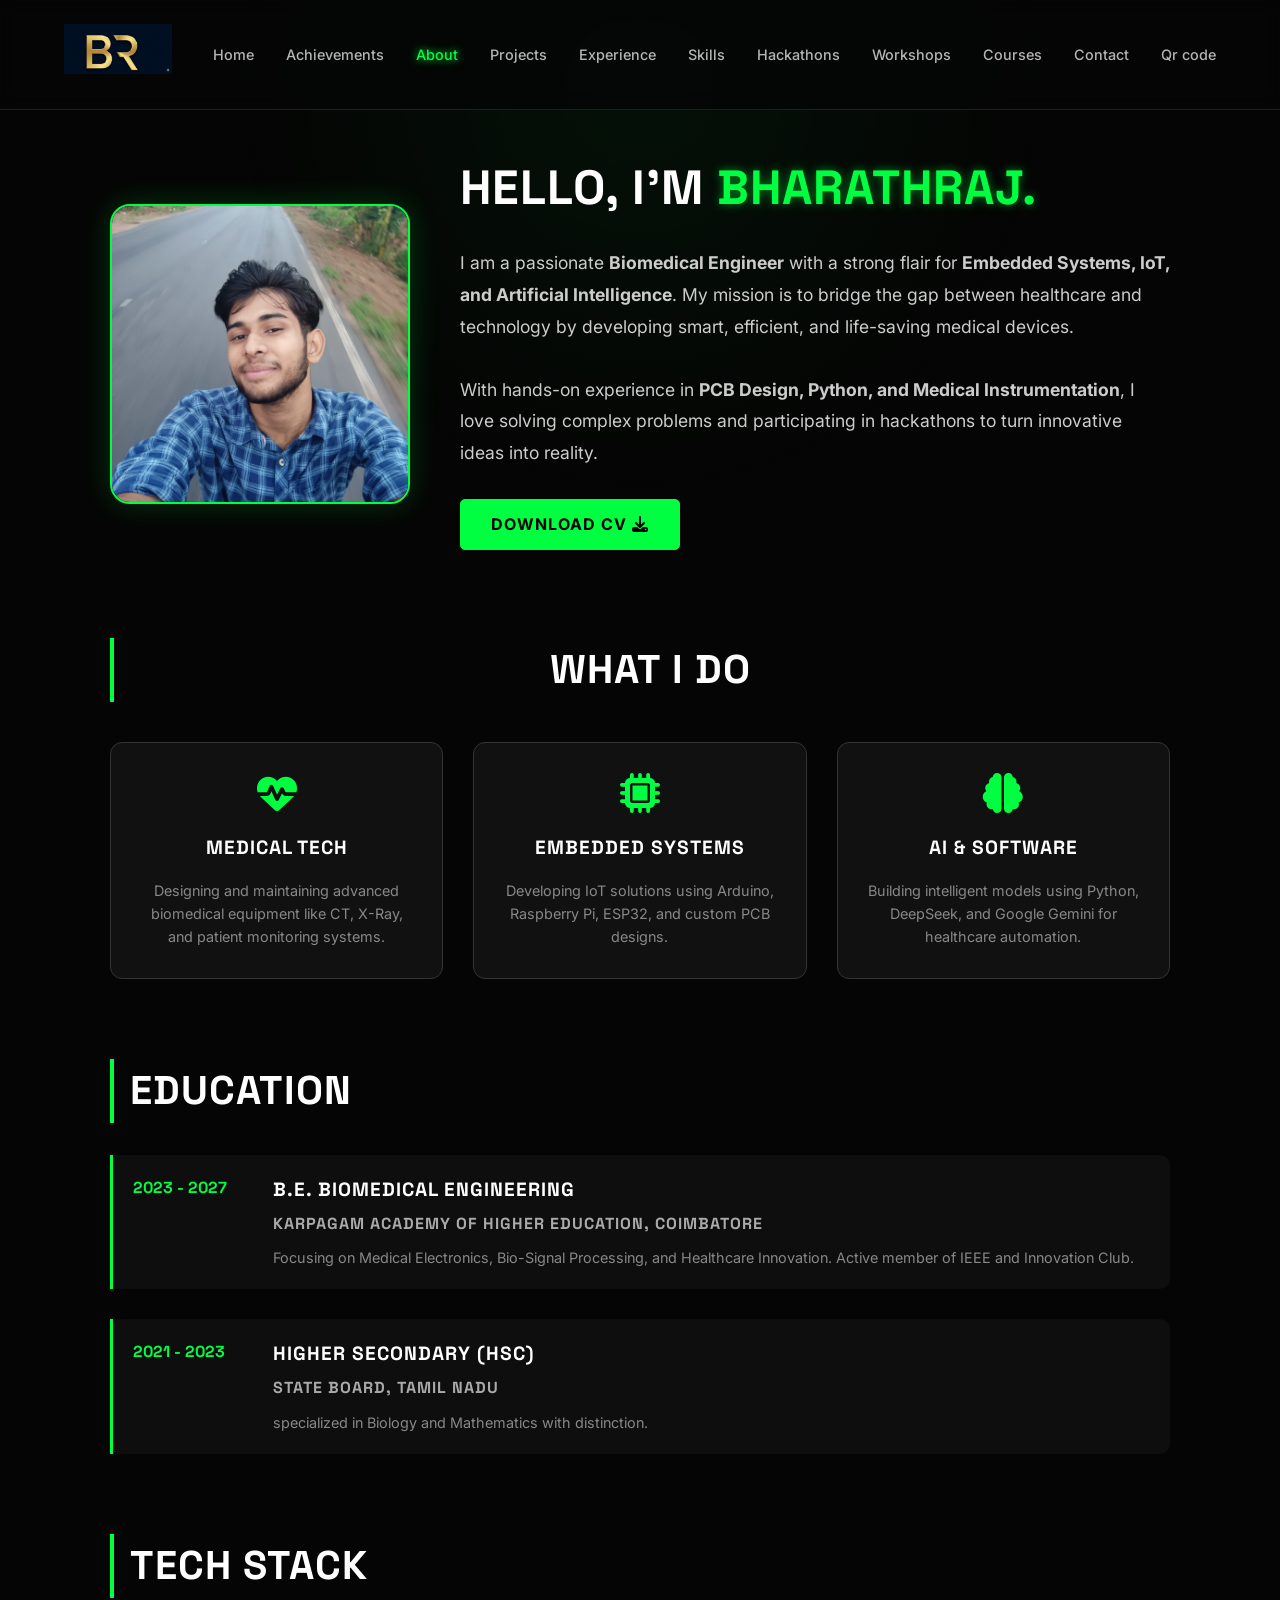
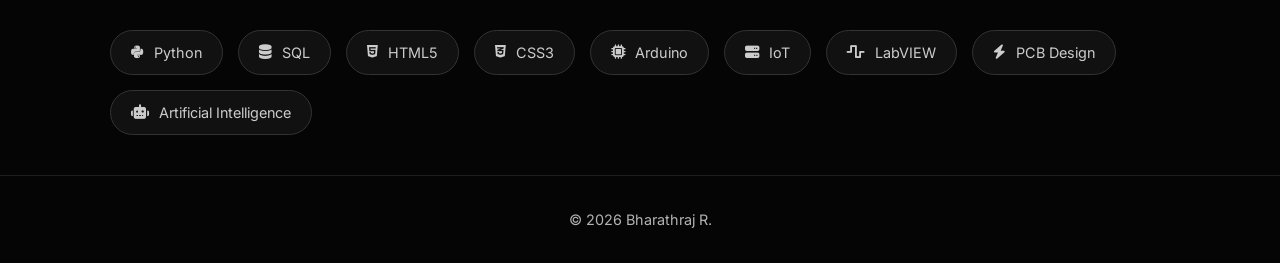
==== about.html @ 54258879 "Add files via upload" ====
<!DOCTYPE html>
<html lang="en">
<head>
    <meta charset="UTF-8">
    <meta name="viewport" content="width=device-width, initial-scale=1.0">
    <title>About | Bharathraj R</title>
    <link rel="stylesheet" href="css/style.css">
    <link href="https://fonts.googleapis.com/css2?family=Inter:wght@300;400;600&family=Space+Grotesk:wght@500;700&display=swap" rel="stylesheet">
    <link rel="stylesheet" href="https://cdnjs.cloudflare.com/ajax/libs/font-awesome/6.4.0/css/all.min.css">
    
    <style>
        /* --- LAYOUT & SPACING --- */
        .container { max-width: 1100px; margin: 0 auto; padding: 40px 20px; }
        
        /* --- HERO SECTION --- */
        .about-hero {
            display: flex;
            align-items: center;
            gap: 50px;
            margin-bottom: 80px;
        }
        
        .hero-img {
            width: 300px;
            height: 300px;
            border-radius: 20px;
            object-fit: cover;
            border: 2px solid var(--neon-green);
            box-shadow: 0 0 30px rgba(0, 255, 65, 0.2);
            transition: 0.3s;
        }
        
        .hero-img:hover { transform: scale(1.02); }

        .hero-text h1 { font-size: 3rem; margin-bottom: 20px; }
        .hero-text p { color: #ccc; line-height: 1.8; font-size: 1.1rem; margin-bottom: 30px; }

        /* --- INFO CARDS --- */
        .info-grid {
            display: grid;
            grid-template-columns: repeat(auto-fit, minmax(250px, 1fr));
            gap: 30px;
            margin-bottom: 80px;
        }

        .info-card {
            background: rgba(255, 255, 255, 0.05);
            padding: 30px;
            border-radius: 12px;
            border: 1px solid #333;
            text-align: center;
            transition: 0.3s;
        }

        .info-card:hover {
            border-color: var(--neon-green);
            transform: translateY(-10px);
            background: rgba(0, 255, 65, 0.05);
        }

        .info-card i { font-size: 2.5rem; color: var(--neon-green); margin-bottom: 20px; }
        .info-card h3 { font-size: 1.2rem; margin-bottom: 15px; }
        .info-card p { color: #888; font-size: 0.9rem; line-height: 1.6; }

        /* --- EDUCATION TIMELINE --- */
        .timeline-section { margin-bottom: 80px; }
        
        .edu-item {
            display: flex;
            gap: 20px;
            margin-bottom: 30px;
            padding: 20px;
            background: rgba(20, 20, 20, 0.6);
            border-left: 3px solid var(--neon-green);
            border-radius: 0 10px 10px 0;
        }

        .edu-date {
            min-width: 120px;
            font-weight: bold;
            color: var(--neon-green);
            font-family: 'Space Grotesk', sans-serif;
        }

        .edu-content h3 { font-size: 1.2rem; margin-bottom: 5px; }
        .edu-content h4 { font-size: 1rem; color: #aaa; margin-bottom: 10px; }
        .edu-content p { color: #888; font-size: 0.9rem; }

        /* --- TECH STACK BADGES --- */
        .skills-wrapper {
            display: flex;
            flex-wrap: wrap;
            gap: 15px;
            margin-top: 20px;
        }

        .skill-badge {
            background: #111;
            border: 1px solid #333;
            padding: 10px 20px;
            border-radius: 50px;
            color: #ccc;
            font-size: 0.9rem;
            display: flex;
            align-items: center;
            gap: 10px;
            transition: 0.3s;
        }

        .skill-badge:hover {
            border-color: var(--neon-green);
            color: white;
            box-shadow: 0 0 15px rgba(0, 255, 65, 0.2);
        }

        /* Responsive */
        @media (max-width: 768px) {
            .about-hero { flex-direction: column; text-align: center; }
            .hero-img { width: 100%; max-width: 300px; }
            .edu-item { flex-direction: column; gap: 10px; }
        }
    </style>
</head>
<body>
    <nav>
        <a href="index.html" class="logo">
            <img src="images/Gemini_Generated_Image_2h5lo2h5lo2h5lo2.png" alt="BR Logo" class="logo-img" style="height: 50px; width: auto;">
        </a>
        <ul class="nav-links">
            <li><a href="index.html">Home</a></li>
            <li><a href="achievements.html">Achievements</a></li>
            <li><a href="about.html" class="active">About</a></li>
            <li><a href="projects.html">Projects</a></li>
            <li><a href="experience.html">Experience</a></li>
            <li><a href="skills.html">Skills</a></li>
            <li><a href="hackathons.html">Hackathons</a></li>
            <li><a href="workshops.html">Workshops</a></li>
            <li><a href="certifications.html">Courses</a></li>
            <li><a href="contact.html">Contact</a></li>
              <li><a href="card.html">Qr code</a></li>
        </ul>
    </nav>

    <div class="container fade-in">
        
        <section class="about-hero">
            <img src="images/profile .jpeg" alt="Bharathraj R" class="hero-img">
            <div class="hero-text">
                <h1>Hello, I'm <span class="neon-text">Bharathraj.</span></h1>
                <p>
                    I am a passionate <b>Biomedical Engineer</b> with a strong flair for <b>Embedded Systems, IoT, and Artificial Intelligence</b>. 
                    My mission is to bridge the gap between healthcare and technology by developing smart, efficient, and life-saving medical devices.
                    <br><br>
                    With hands-on experience in <b>PCB Design, Python, and Medical Instrumentation</b>, I love solving complex problems and participating in hackathons to turn innovative ideas into reality.
                </p>
                
                <a href="https://drive.google.com/file/d/1vhd7Hri_uPt32fgH3p04tY4xLObWA3Mw/view?usp=sharing"  target="_blank" class="btn" style="display:inline-block; padding: 12px 30px; background:var(--neon-green); color:black; font-weight:bold; border-radius:5px; text-decoration:none;">Download CV <i class="fas fa-download"></i></a>
            </div>
        </section>

        <h2 class="section-title text-center" style="text-align:center; margin-bottom:40px;">What I Do</h2>
        <div class="info-grid">
            <div class="info-card">
                <i class="fas fa-heartbeat"></i>
                <h3>Medical Tech</h3>
                <p>Designing and maintaining advanced biomedical equipment like CT, X-Ray, and patient monitoring systems.</p>
            </div>
            <div class="info-card">
                <i class="fas fa-microchip"></i>
                <h3>Embedded Systems</h3>
                <p>Developing IoT solutions using Arduino, Raspberry Pi, ESP32, and custom PCB designs.</p>
            </div>
            <div class="info-card">
                <i class="fas fa-brain"></i>
                <h3>AI & Software</h3>
                <p>Building intelligent models using Python, DeepSeek, and Google Gemini for healthcare automation.</p>
            </div>
        </div>

        <h2 class="section-title">Education</h2>
        <div class="timeline-section">
            
            <div class="edu-item">
                <div class="edu-date">2023 - 2027</div>
                <div class="edu-content">
                    <h3>B.E. Biomedical Engineering</h3>
                    <h4>Karpagam Academy of Higher Education, Coimbatore</h4>
                    <p>Focusing on Medical Electronics, Bio-Signal Processing, and Healthcare Innovation. Active member of IEEE and Innovation Club.</p>
                </div>
            </div>

            <div class="edu-item">
                <div class="edu-date">2021 - 2023</div>
                <div class="edu-content">
                    <h3>Higher Secondary (HSC)</h3>
                    <h4>State Board, Tamil Nadu</h4>
                    <p>specialized in Biology and Mathematics with distinction.</p>
                </div>
            </div>

        </div>

        <h2 class="section-title">Tech Stack</h2>
        <div class="skills-wrapper">
            <div class="skill-badge"><i class="fab fa-python"></i> Python</div>
            <div class="skill-badge"><i class="fas fa-database"></i> SQL</div>
            <div class="skill-badge"><i class="fab fa-html5"></i> HTML5</div>
            <div class="skill-badge"><i class="fab fa-css3-alt"></i> CSS3</div>
            <div class="skill-badge"><i class="fas fa-microchip"></i> Arduino</div>
            <div class="skill-badge"><i class="fas fa-server"></i> IoT</div>
            <div class="skill-badge"><i class="fas fa-wave-square"></i> LabVIEW</div>
            <div class="skill-badge"><i class="fas fa-bolt"></i> PCB Design</div>
            <div class="skill-badge"><i class="fas fa-robot"></i> Artificial Intelligence</div>
        </div>

    </div>

    <footer><p>&copy; 2026 Bharathraj R.</p></footer>
    <script src="js/script.js"></script>
</body>
</html>
---- css/style.css ----
/* --- CINEMATIC THEME VARIABLES --- */
:root {
    --bg-color: #050505;
    --card-bg: rgba(20, 20, 20, 0.6);
    --neon-green: #00ff41;
    --text-white: #ffffff;
    --text-muted: #b3b3b3;
    --glass-border: 1px solid rgba(255, 255, 255, 0.1);
    --glow: 0 0 15px rgba(0, 255, 65, 0.4);
    --font-heading: 'Space Grotesk', sans-serif;
    --font-body: 'Inter', sans-serif;
}

/* --- RESET & BASICS --- */
* {
    margin: 0;
    padding: 0;
    box-sizing: border-box;
    scroll-behavior: smooth;
}

body {
    background-color: var(--bg-color);
    color: var(--text-white);
    font-family: var(--font-body);
    line-height: 1.6;
    overflow-x: hidden;
}

a { text-decoration: none; color: inherit; transition: 0.3s; }
ul { list-style: none; }

/* Background Mesh Gradient (Subtle) */
body::before {
    content: '';
    position: fixed;
    top: 0; left: 0; width: 100%; height: 100%;
    background: radial-gradient(circle at 50% 10%, rgba(0, 255, 65, 0.05), transparent 40%);
    pointer-events: none;
    z-index: -1;
}

/* --- TYPOGRAPHY --- */
h1, h2, h3, h4 { font-family: var(--font-heading); text-transform: uppercase; letter-spacing: 1px; }
.neon-text { color: var(--neon-green); text-shadow: 0 0 10px rgba(0, 255, 65, 0.5); }
.section-title { font-size: 2.5rem; margin-bottom: 2rem; border-left: 4px solid var(--neon-green); padding-left: 1rem; }

/* --- NAVIGATION --- */
nav {
    display: flex;
    justify-content: space-between;
    align-items: center;
    padding: 1.5rem 5%;
    background: rgba(5, 5, 5, 0.8);
    backdrop-filter: blur(10px);
    position: sticky;
    top: 0;
    z-index: 1000;
    border-bottom: var(--glass-border);
}

.logo { font-size: 1.5rem; font-weight: 700; color: var(--text-white); }
.nav-links { display: flex; gap: 2rem; }
.nav-links a { font-size: 0.9rem; font-weight: 500; opacity: 0.7; }
.nav-links a:hover, .nav-links a.active { color: var(--neon-green); opacity: 1; text-shadow: 0 0 8px var(--neon-green); }

/* --- BUTTONS --- */
.btn {
    display: inline-block;
    padding: 10px 25px;
    border: 1px solid var(--neon-green);
    color: var(--neon-green);
    font-weight: 600;
    text-transform: uppercase;
    letter-spacing: 1px;
    transition: 0.4s;
    position: relative;
    overflow: hidden;
    background: transparent;
    cursor: pointer;
}

.btn:hover {
    background: var(--neon-green);
    color: #000;
    box-shadow: var(--glow);
}

/* --- LAYOUTS --- */
.container { max-width: 1200px; margin: 0 auto; padding: 4rem 2rem; min-height: 80vh; }
.grid { display: grid; grid-template-columns: repeat(auto-fit, minmax(300px, 1fr)); gap: 2rem; }

/* --- CARDS (Glassmorphism) --- */
.card {
    background: var(--card-bg);
    border: var(--glass-border);
    padding: 2rem;
    border-radius: 8px;
    transition: 0.4s;
    position: relative;
}

.card:hover {
    transform: translateY(-5px);
    border-color: var(--neon-green);
    box-shadow: var(--glow);
}

/* --- TIMELINE (Experience) --- */
.timeline { border-left: 2px solid rgba(255, 255, 255, 0.1); padding-left: 2rem; margin-left: 1rem; }
.timeline-item { margin-bottom: 3rem; position: relative; }
.timeline-item::before {
    content: ''; position: absolute; left: -2.6rem; top: 5px;
    width: 15px; height: 15px; background: var(--neon-green);
    border-radius: 50%; box-shadow: var(--glow);
}

/* --- FORMS --- */
input, textarea {
    width: 100%;
    padding: 15px;
    margin-bottom: 1rem;
    background: rgba(255,255,255,0.05);
    border: 1px solid #333;
    color: white;
    font-family: var(--font-body);
}
input:focus, textarea:focus { outline: none; border-color: var(--neon-green); }

/* --- FOOTER --- */
footer { text-align: center; padding: 2rem; border-top: var(--glass-border); color: var(--text-muted); font-size: 0.9rem; margin-top: auto;}

/* --- ANIMATIONS --- */
.fade-in { opacity: 0; transform: translateY(20px); transition: 0.6s ease-out; }
.fade-in.visible { opacity: 1; transform: translateY(0); }

/* --- MOBILE RESPONSIVE --- */
@media (max-width: 768px) {
    .nav-links { display: none; } /* Add JS toggle for mobile menu if needed, keeping it simple for now */
    .section-title { font-size: 2rem; }
    h1 { font-size: 2.5rem; }
}
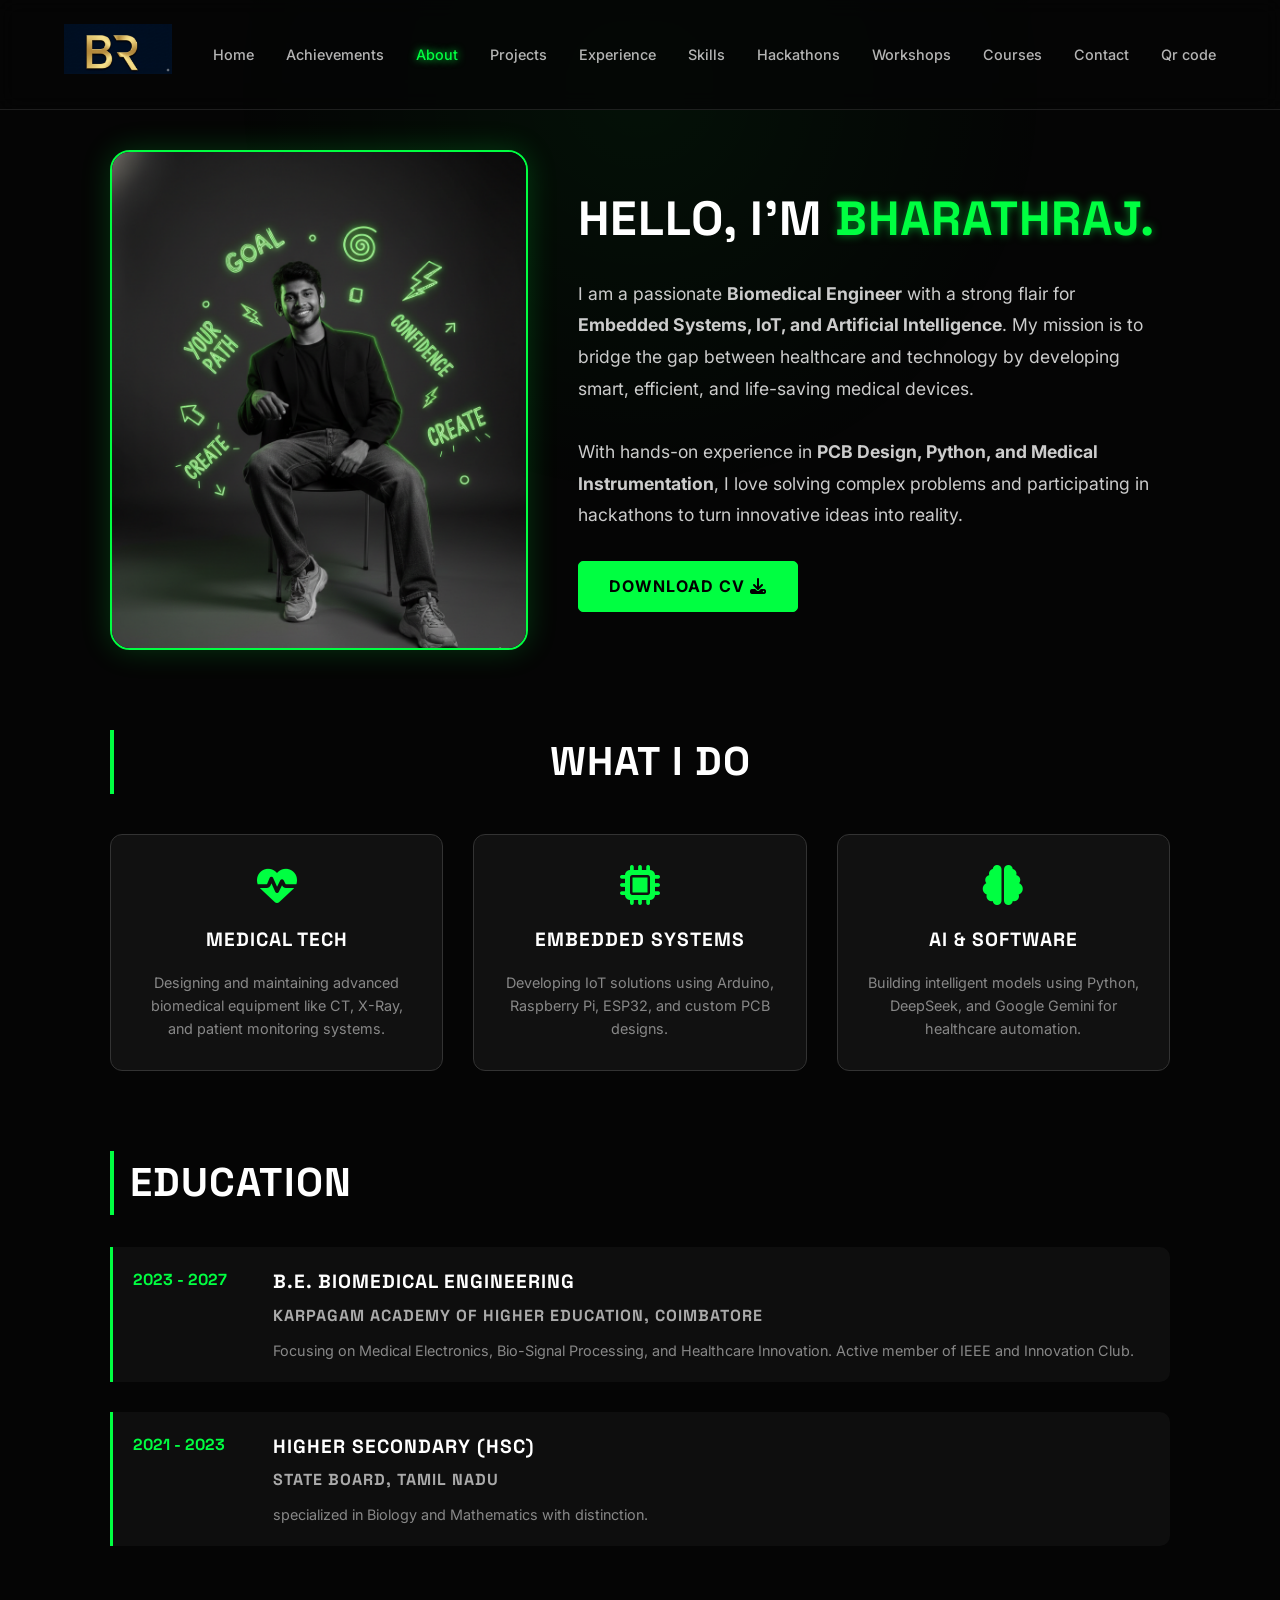
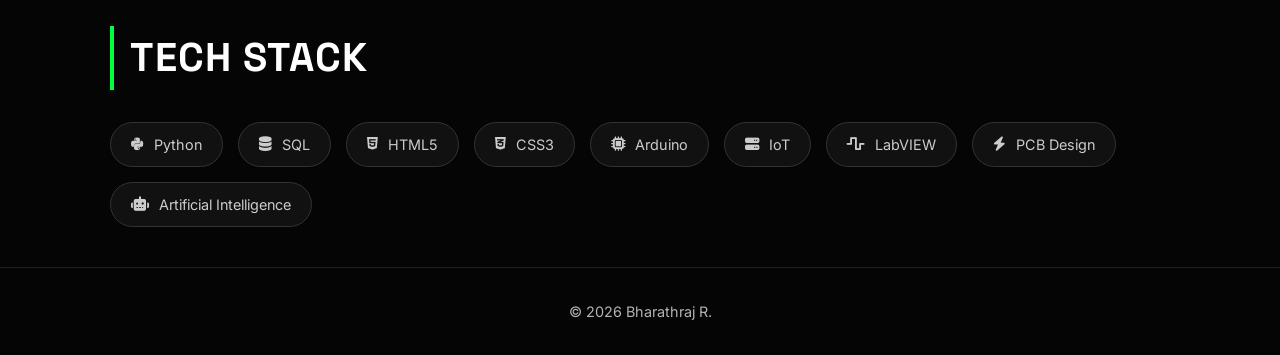
==== commit e3fd903c: "Add files via upload" ====
--- a/about.html
+++ b/about.html
@@ -21,8 +21,8 @@
         }
         
         .hero-img {
-            width: 300px;
-            height: 300px;
+            width: 500px;
+            height: 500px;
             border-radius: 20px;
             object-fit: cover;
             border: 2px solid var(--neon-green);
@@ -144,7 +144,7 @@
     <div class="container fade-in">
         
         <section class="about-hero">
-            <img src="images/profile .jpeg" alt="Bharathraj R" class="hero-img">
+            <img src="images/Gemini_Generated_Image_8og0ps8og0ps8og0.png" alt="Bharathraj R" class="hero-img">
             <div class="hero-text">
                 <h1>Hello, I'm <span class="neon-text">Bharathraj.</span></h1>
                 <p>
